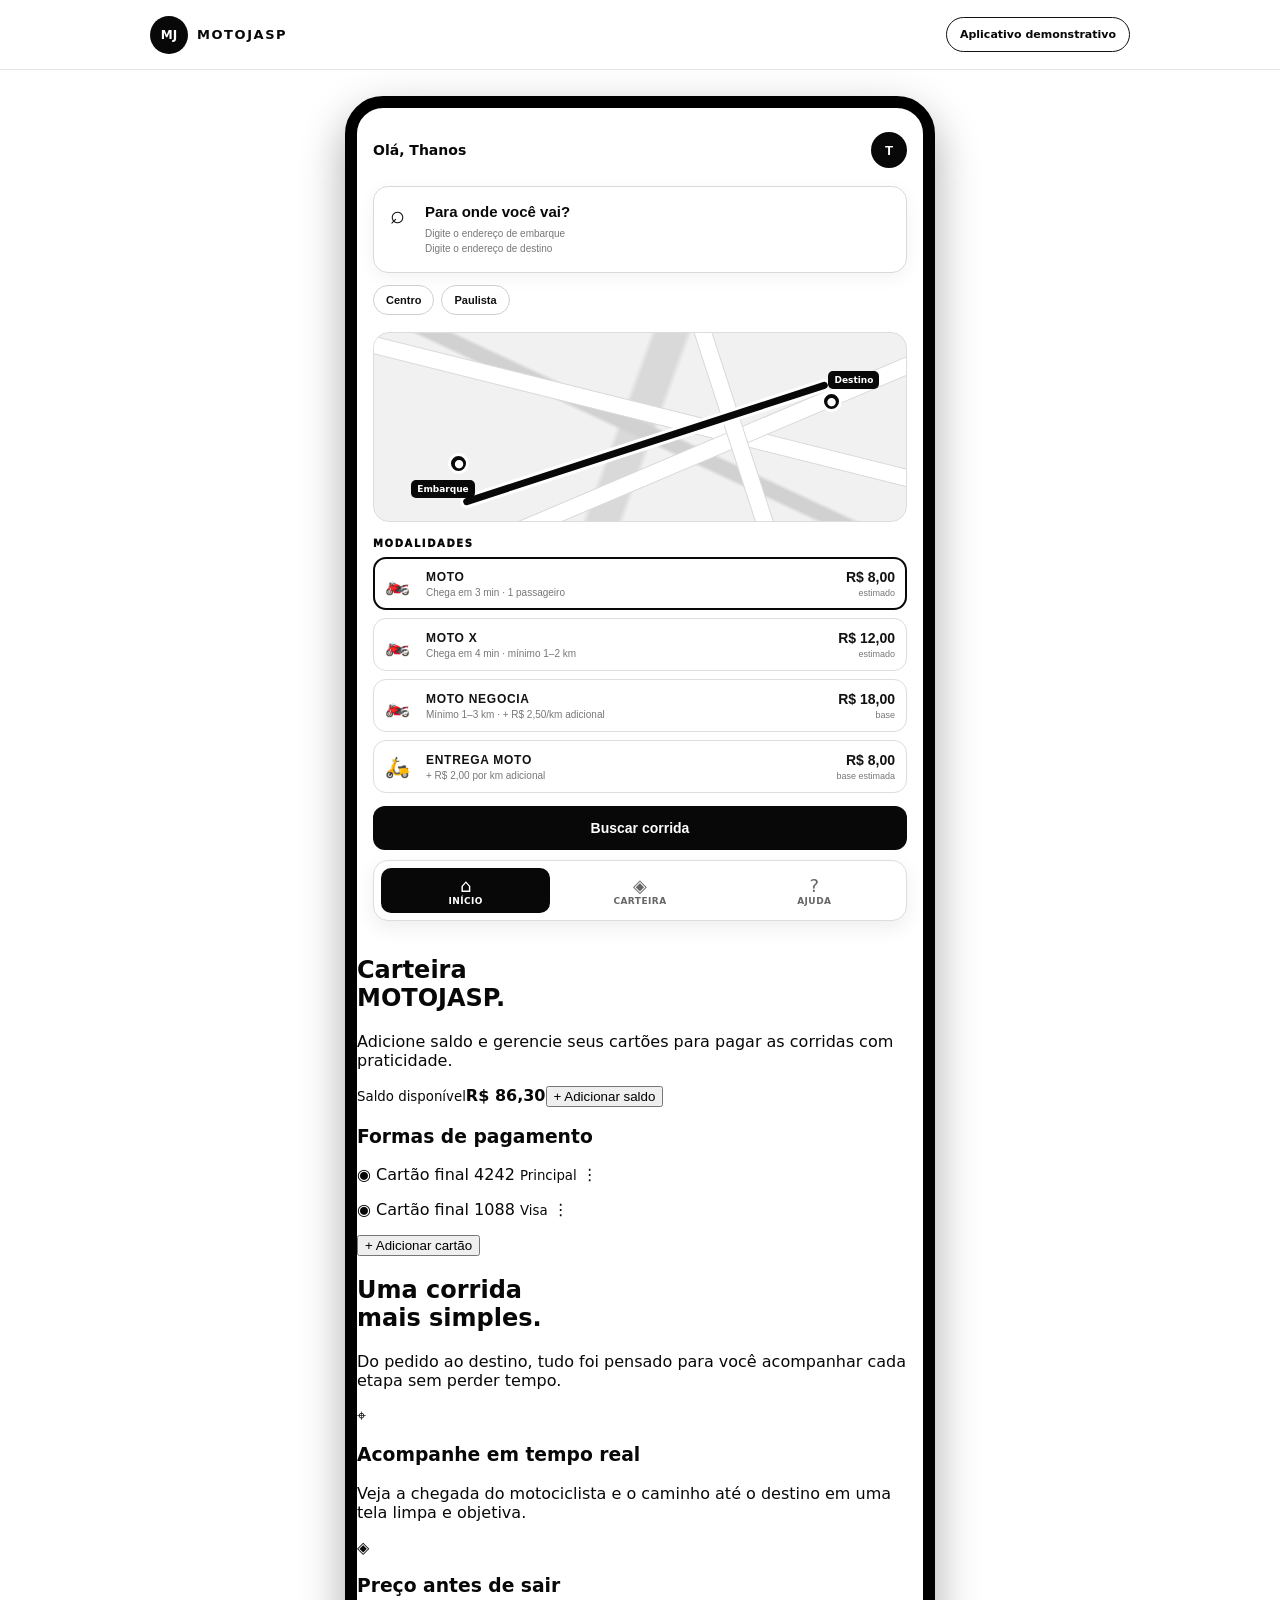
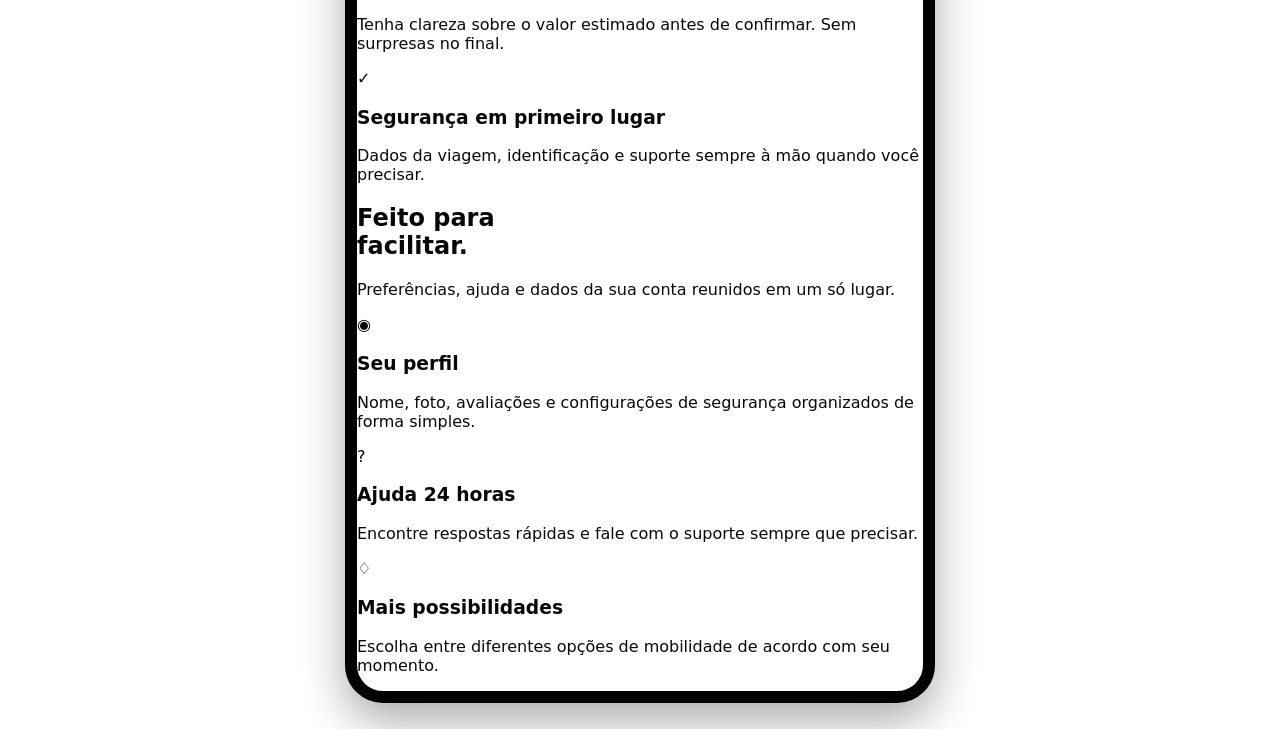
==== index.html @ df775ffc "Mapa de trajeto abaixo dos enderecos" ====
<!doctype html>
<html lang="pt-BR">
<head>
<meta charset="utf-8"><meta name="viewport" content="width=device-width,initial-scale=1,viewport-fit=cover"><meta name="theme-color" content="#fff"><link rel="manifest" href="manifest.webmanifest"><link rel="icon" href="icon-192.png"><link rel="stylesheet" href="styles.css"><title>MOTOJASP — mobilidade urbana</title>
</head>
<body>
<header class="site-header"><a class="brand" href="#inicio"><b>MJ</b><strong>MOTOJASP</strong></a><a class="demo-link" href="#buscar">Aplicativo demonstrativo</a></header>
<main id="inicio" class="phone-app">
<section class="home-screen" id="buscar"><div class="hello"><span>Olá, Thanos</span><button class="avatar" id="profileBtn">T</button></div>
<button class="search-trigger" id="searchTrigger"><span>⌕</span><strong>Para onde você vai?</strong><small>Digite o endereço de embarque<br>Digite o endereço de destino</small></button>
<div class="quick-destinations"><button data-destination="Centro">Centro</button><button data-destination="Paulista">Paulista</button></div><div class="demo-map" aria-label="Mapa demonstrativo com rota"><div class="map-road road-a"></div><div class="map-road road-b"></div><div class="map-road road-c"></div><div class="map-route"></div><span class="map-pin pin-origin">●</span><span class="map-pin pin-destination">●</span><span class="map-label label-origin">Embarque</span><span class="map-label label-destination">Destino</span></div>
<div id="searchBox" class="search-box hidden"><label>EMBARQUE:<input id="origin" placeholder="Digite o endereço de embarque"></label><label>DESTINO:<input id="destination" placeholder="Digite o endereço de destino"></label><button id="useGps" class="outline">Usar minha localização</button></div>
<div id="rideChooser"><div class="section-label">MODALIDADES</div><div class="ride-options">
<button class="ride-option active" data-type="moto"><span class="ride-icon">🏍️</span><span><b>MOTO</b><small>Chega em 3 min · 1 passageiro</small></span><strong>R$ 8,00<small>estimado</small></strong></button>
<button class="ride-option" data-type="motoX"><span class="ride-icon">🏍️</span><span><b>MOTO X</b><small>Chega em 4 min · mínimo 1–2 km</small></span><strong>R$ 12,00<small>estimado</small></strong></button>
<button class="ride-option" data-type="negotiate"><span class="ride-icon">🏍️</span><span><b>MOTO NEGOCIA</b><small>Mínimo 1–3 km · + R$ 2,50/km adicional</small></span><strong>R$ 18,00<small>base</small></strong></button>
<button class="ride-option" data-type="delivery"><span class="ride-icon">🛵</span><span><b>ENTREGA MOTO</b><small>+ R$ 2,00 por km adicional</small></span><strong>R$ 8,00<small>base estimada</small></strong></button></div><button id="requestRide" class="request-btn">Buscar corrida</button></div>
<div id="activeRide" class="hidden"></div><nav class="bottom-nav"><a class="active" href="#inicio">⌂<small>INÍCIO</small></a><a href="#carteira">◈<small>CARTEIRA</small></a><a href="#perfil">?<small>AJUDA</small></a></nav></section>
<section id="carteira" class="site-section wallet-section"><div><h2>Carteira<br>MOTOJASP.</h2><p>Adicione saldo e gerencie seus cartões para pagar as corridas com praticidade.</p></div><div class="wallet-grid"><div class="wallet-balance"><small>Saldo disponível</small><strong>R$ 86,30</strong><button>+ Adicionar saldo</button></div><div class="wallet-cards"><h3>Formas de pagamento</h3><p>◉ Cartão final 4242 <small>Principal</small> ⋮</p><p>◉ Cartão final 1088 <small>Visa</small> ⋮</p><button>+ Adicionar cartão</button></div></div></section><section class="site-section info-section"><div><h2>Uma corrida<br>mais simples.</h2><p>Do pedido ao destino, tudo foi pensado para você acompanhar cada etapa sem perder tempo.</p></div><div class="info-grid"><article>⌖<h3>Acompanhe em tempo real</h3><p>Veja a chegada do motociclista e o caminho até o destino em uma tela limpa e objetiva.</p></article><article>◈<h3>Preço antes de sair</h3><p>Tenha clareza sobre o valor estimado antes de confirmar. Sem surpresas no final.</p></article><article>✓<h3>Segurança em primeiro lugar</h3><p>Dados da viagem, identificação e suporte sempre à mão quando você precisar.</p></article></div></section><section id="perfil" class="site-section info-section"><div><h2>Feito para<br>facilitar.</h2><p>Preferências, ajuda e dados da sua conta reunidos em um só lugar.</p></div><div class="info-grid"><article>◉<h3>Seu perfil</h3><p>Nome, foto, avaliações e configurações de segurança organizados de forma simples.</p></article><article>?<h3>Ajuda 24 horas</h3><p>Encontre respostas rápidas e fale com o suporte sempre que precisar.</p></article><article>♢<h3>Mais possibilidades</h3><p>Escolha entre diferentes opções de mobilidade de acordo com seu momento.</p></article></div></section></main><div id="toast" class="toast"></div><script src="app.js"></script></body></html>
---- styles.css ----
*{box-sizing:border-box}html{scroll-behavior:smooth}body{margin:0;background:#fff;color:#080808;font-family:Inter,ui-sans-serif,system-ui,-apple-system,"Segoe UI",sans-serif}.site-header{height:70px;border-bottom:1px solid #e5e5e5;display:flex;align-items:center;justify-content:space-between;padding:0 max(18px,calc((100% - 980px)/2));position:sticky;top:0;background:#fff;z-index:10}.brand{display:flex;align-items:center;gap:9px;color:#080808;text-decoration:none;letter-spacing:.12em;font-size:13px}.brand b{display:grid;place-items:center;width:38px;height:38px;border-radius:50%;background:#080808;color:#fff;font-size:12px;letter-spacing:0}.demo-link{color:#080808;text-decoration:none;font-size:11px;font-weight:850;border:1px solid #111;border-radius:999px;padding:10px 13px}.phone-app{max-width:590px;margin:0 auto}.home-screen{min-height:720px;padding:24px 16px 86px;position:relative}.hello{display:flex;align-items:center;justify-content:space-between;margin:0 0 18px;font-size:14px;font-weight:850}.avatar{width:36px;height:36px;border:0;border-radius:50%;background:#080808;color:#fff;font-weight:900}.search-trigger{width:100%;display:grid;grid-template-columns:28px 1fr;text-align:left;gap:0 7px;padding:16px;border:1px solid #d9d9d9;border-radius:15px;background:#fff;color:#080808;box-shadow:0 5px 18px #0000000d;cursor:pointer}.search-trigger span{grid-row:span 2;font-size:25px;line-height:22px}.search-trigger strong{font-size:15px}.search-trigger small{font-size:10px;color:#777;line-height:1.5;margin-top:6px}.quick-destinations{display:flex;gap:7px;margin:12px 0 17px}.quick-destinations button,.outline,.add-card{border:1px solid #cfcfcf;background:#fff;color:#111;border-radius:999px;padding:8px 12px;font-size:11px;font-weight:750;cursor:pointer}.search-box{border:1px solid #ddd;border-radius:15px;padding:12px;margin-bottom:15px;background:#fafafa}.search-box label{display:block;font-size:11px;font-weight:900;letter-spacing:.06em;margin:7px 0}.search-box input{display:block;width:100%;margin-top:5px;border:1px solid #bbb;background:#fff;border-radius:9px;padding:12px;color:#111;font-size:13px}.hidden{display:none!important}.section-label{font-size:10px;letter-spacing:.16em;font-weight:950;margin:14px 0 8px}.ride-options{display:grid;gap:8px}.ride-option{width:100%;display:grid;grid-template-columns:32px 1fr auto;align-items:center;gap:9px;text-align:left;padding:11px;border:1px solid #ddd;border-radius:13px;background:#fff;color:#111;cursor:pointer}.ride-option.active{border:2px solid #080808;padding:10px}.ride-icon{font-size:20px}.ride-option b,.ride-option small{display:block}.ride-option b{font-size:12px;letter-spacing:.06em}.ride-option small{font-size:10px;color:#777;margin-top:3px}.ride-option>strong{text-align:right;font-size:14px}.ride-option>strong small{font-weight:500;font-size:9px}.request-btn{width:100%;margin-top:13px;border:0;border-radius:12px;padding:14px;background:#080808;color:#fff;font-weight:900;font-size:14px;cursor:pointer}.request-btn:active,.ride-option:active{transform:scale(.98)}.active-card{border:1px solid #ddd;border-radius:15px;padding:14px;margin-top:15px}.active-card header{display:flex;justify-content:space-between;font-size:12px;font-weight:900}.cancel{border:0;background:#080808;color:#fff;border-radius:9px;padding:8px 10px;font-size:10px;font-weight:900}.route-map{height:155px;margin:12px 0;border-radius:12px;background:linear-gradient(145deg,#f3f3f3,#d9d9d9);position:relative;overflow:hidden}.route-map:after{content:"";position:absolute;left:19%;top:67%;width:68%;height:7px;background:#111;transform:rotate(-24deg);border-radius:99px;box-shadow:0 0 0 3px #fff}.driver-card{display:flex;align-items:center;gap:9px;border-top:1px solid #eee;padding-top:11px;font-size:12px}.driver-card .driver-avatar{font-size:23px}.section{padding:54px 16px;border-top:1px solid #eee}.section h2{font-size:32px;line-height:1.02;letter-spacing:-.05em;margin:0 0 10px}.section h2 span{display:block}.section>p{color:#666;font-size:13px;line-height:1.55}.balance{border:1px solid #ddd;border-radius:14px;padding:16px;margin:18px 0}.balance small{display:block;color:#777;font-size:11px}.balance strong{display:block;font-size:29px;margin:5px 0 10px}.balance button,.add-card{border:0;background:#080808;color:#fff;border-radius:8px;padding:10px 12px;font-size:11px;font-weight:850}.section h3{font-size:14px}.payment-row{display:flex;align-items:center;gap:8px;border-top:1px solid #eee;padding:14px 0;font-size:13px}.payment-row small{color:#777;margin-left:auto}.payment-row b{font-size:18px}.feature-grid{display:grid;grid-template-columns:repeat(3,1fr);gap:9px;margin-top:22px}.feature-grid article{border:1px solid #e2e2e2;border-radius:13px;padding:13px;font-size:23px}.feature-grid h3{font-size:13px;line-height:1.1;margin:14px 0 5px}.feature-grid p{font-size:11px;color:#666;line-height:1.4;margin:0}.bottom-nav{position:absolute;bottom:15px;left:16px;right:16px;display:grid;grid-template-columns:repeat(3,1fr);gap:5px;padding:7px;border:1px solid #ddd;border-radius:15px;background:#fff;box-shadow:0 7px 20px #00000012}.bottom-nav a{display:grid;place-items:center;text-decoration:none;color:#666;font-size:18px;padding:7px;border-radius:10px}.bottom-nav a small{font-size:9px;font-weight:900;letter-spacing:.05em}.bottom-nav a.active{background:#080808;color:#fff}.toast{position:fixed;bottom:25px;left:50%;transform:translateX(-50%);background:#080808;color:#fff;border-radius:9px;padding:11px 15px;font-size:12px;opacity:0;pointer-events:none;transition:.2s;z-index:30}.toast.show{opacity:1}@media(max-width:560px){.site-header{height:60px;padding:0 12px}.brand b{width:34px;height:34px}.demo-link{padding:8px 10px}.home-screen{padding:18px 12px 86px}.section{padding:45px 12px}.section h2{font-size:29px}.feature-grid{grid-template-columns:1fr}.feature-grid article{display:grid;grid-template-columns:30px 1fr;gap:0 8px}.feature-grid h3,.feature-grid p{grid-column:2}.feature-grid h3{margin:0 0 5px}}
/* Apenas o aplicativo demonstrativo: mapa integrado à tela inicial. */
.demo-map{height:190px;margin:0 0 16px;border:1px solid #ddd;border-radius:16px;background:#f1f1f1;position:relative;overflow:hidden;background-image:linear-gradient(25deg,transparent 47%,#d1d1d1 48%,#d1d1d1 51%,transparent 52%),linear-gradient(110deg,transparent 46%,#d9d9d9 47%,#d9d9d9 52%,transparent 53%)}.map-road{position:absolute;background:#fff;border:1px solid #d8d8d8;height:18px;transform-origin:center;border-radius:5px}.road-a{width:125%;left:-12%;top:37%;transform:rotate(14deg)}.road-b{width:120%;left:-5%;top:67%;transform:rotate(-23deg)}.road-c{width:90%;left:20%;top:22%;transform:rotate(72deg)}.map-route{position:absolute;width:72%;height:7px;left:15%;top:57%;background:#080808;border-radius:99px;transform:rotate(-18deg);box-shadow:0 0 0 3px #fff}.map-pin{position:absolute;display:grid;place-items:center;width:21px;height:21px;border:3px solid #fff;border-radius:50%;background:#080808;color:#fff;font-size:11px;z-index:2}.pin-origin{left:14%;top:64%}.pin-destination{right:12%;top:31%}.map-label{position:absolute;background:#080808;color:#fff;border-radius:5px;padding:4px 6px;font-size:9px;font-weight:800;z-index:3}.label-origin{left:7%;top:78%}.label-destination{right:5%;top:20%}
.phone-app>.section{display:none!important}
/* Moldura preta simulando um celular ao redor do aplicativo demonstrativo. */
.phone-app{border:12px solid #000!important;border-radius:38px!important;overflow:hidden!important;background:#fff!important;box-shadow:0 18px 45px #0005!important;margin:26px auto!important}
.phone-app:before{content:"";display:block;position:absolute;left:50%;top:8px;transform:translateX(-50%);width:92px;height:5px;border-radius:99px;background:#000;z-index:3}
@media(max-width:560px){.phone-app{border-width:8px!important;border-radius:28px!important;margin:12px 8px!important}.phone-app:before{top:5px;width:70px;height:4px}}
.active-card{position:relative}.cancel-top{width:100%;text-align:left;border:0;border-bottom:1px solid #eee;background:#fff;color:#080808;padding:0 0 12px;font-size:11px;font-weight:900;cursor:pointer}.current-ride{display:flex;align-items:center;gap:9px;padding:13px 0 7px}.current-ride b,.current-ride small,.offer-copy b,.offer-copy small{display:block}.current-ride b{font-size:11px}.current-ride small,.offer-copy small{font-size:10px;color:#777;margin-top:4px}.offer-copy{padding:10px 0;border-top:1px solid #eee}.offer-copy b{font-size:12px}.offer-row{display:grid;grid-template-columns:25px 1fr auto;align-items:center;gap:7px;padding:11px 0;border-top:1px solid #eee}.offer-row>b{font-size:11px}.offer-row>button{border:0;background:#080808;color:#fff;border-radius:6px;padding:7px 8px;font-size:9px;font-weight:900}.offer-price{grid-column:2/-1;display:flex;align-items:center;justify-content:space-between;border-top:1px solid #eee;padding-top:8px}.offer-price button{border:1px solid #ccc;background:#fff;border-radius:6px;padding:5px 8px;font-size:11px}.offer-price strong{font-size:17px}.vehicle{margin-left:auto;text-align:right;font-size:10px;font-weight:800}.vehicle small{color:#777;font-weight:500}.driver-card{align-items:center}.driver-card>span:nth-child(2){flex:1}
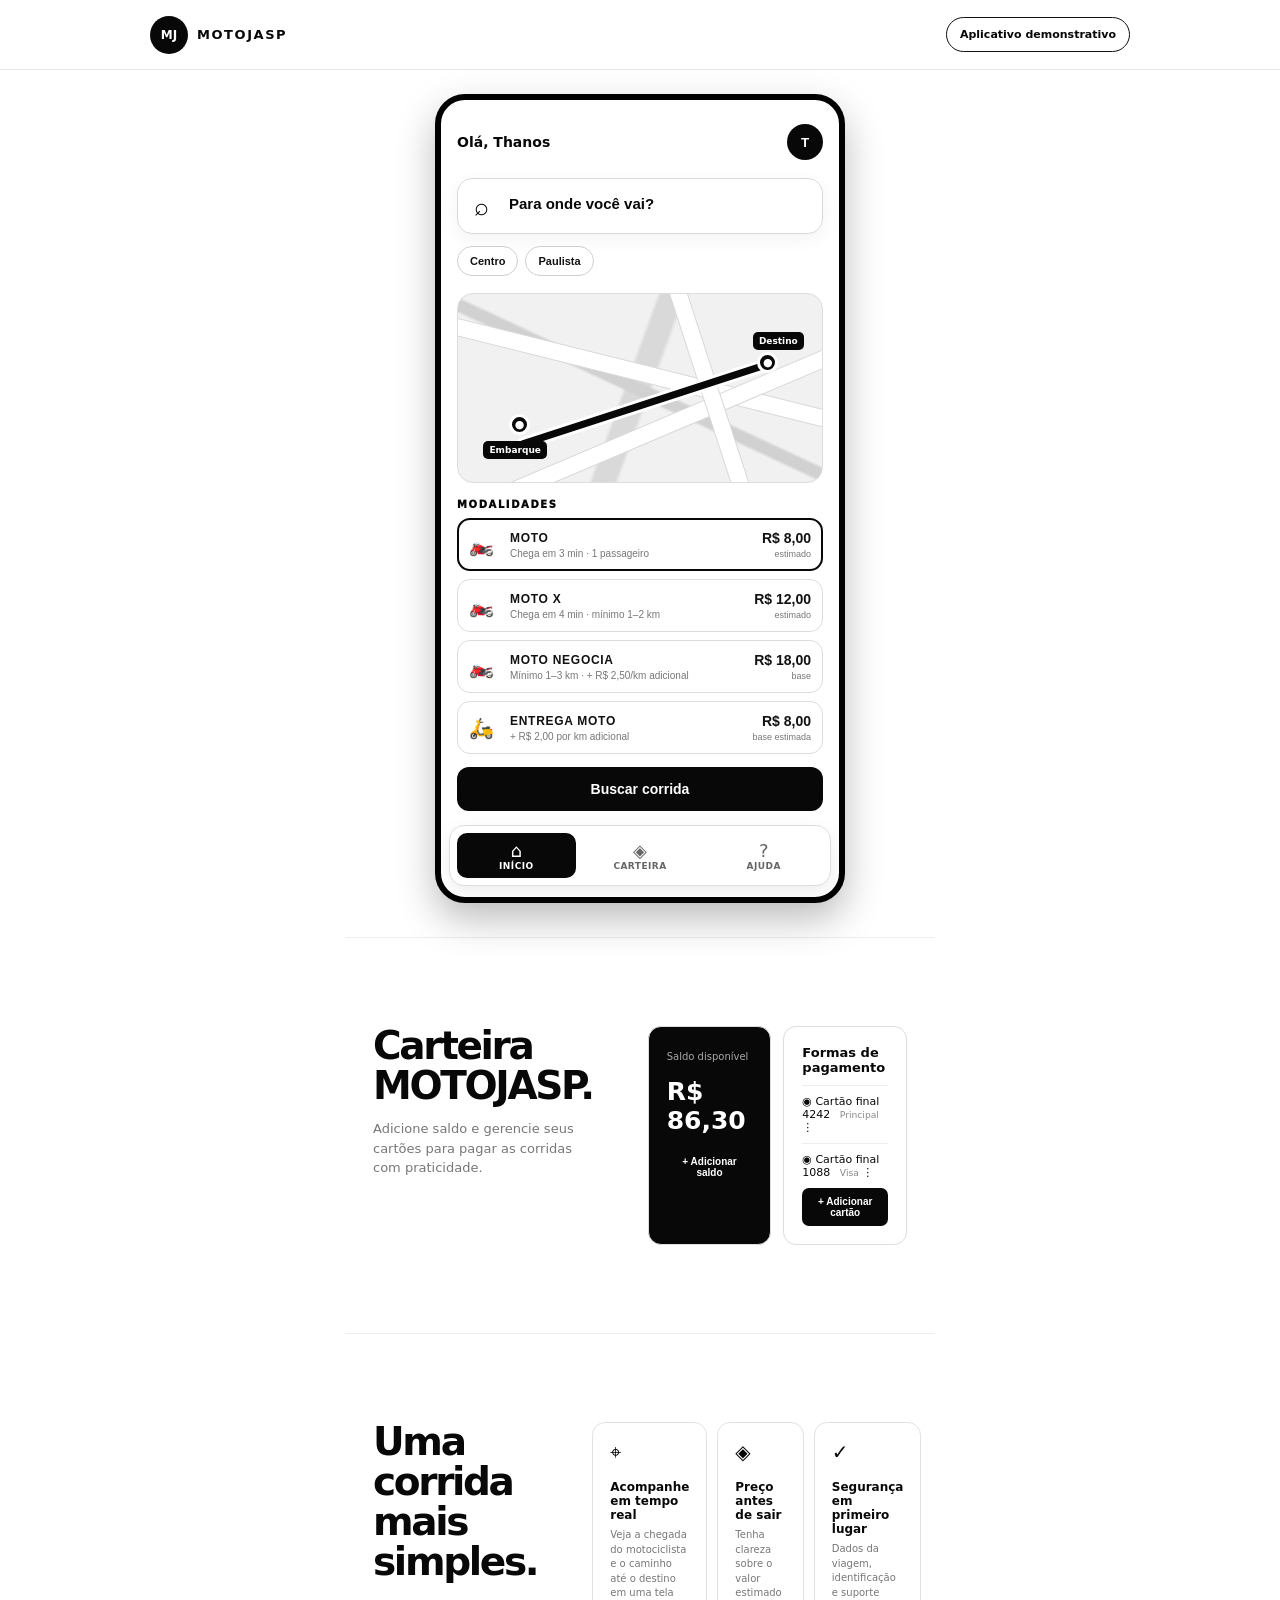
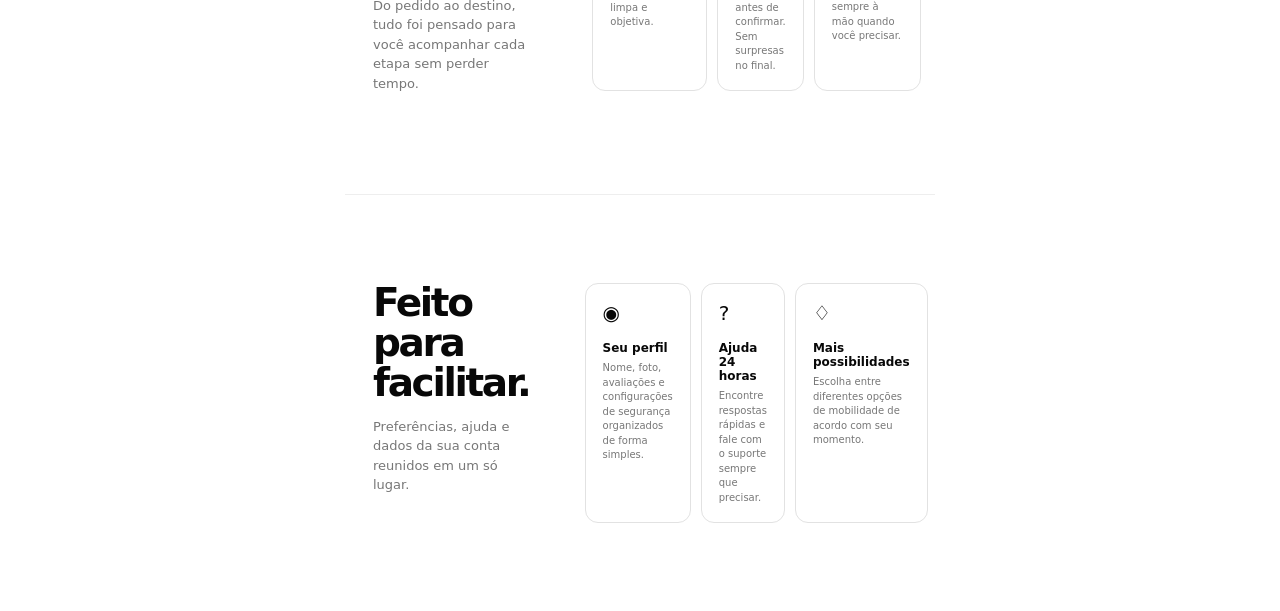
==== commit 63a3e2eb: "Mapa de trajeto abaixo dos enderecos" ====
--- a/index.html
+++ b/index.html
@@ -7,7 +7,7 @@
 <header class="site-header"><a class="brand" href="#inicio"><b>MJ</b><strong>MOTOJASP</strong></a><a class="demo-link" href="#buscar">Aplicativo demonstrativo</a></header>
 <main id="inicio" class="phone-app">
 <section class="home-screen" id="buscar"><div class="hello"><span>Olá, Thanos</span><button class="avatar" id="profileBtn">T</button></div>
-<button class="search-trigger" id="searchTrigger"><span>⌕</span><strong>Para onde você vai?</strong><small>Digite o endereço de embarque<br>Digite o endereço de destino</small></button>
+<button class="search-trigger" id="searchTrigger"><span>⌕</span><strong>Para onde você vai?</strong></button>
 <div class="quick-destinations"><button data-destination="Centro">Centro</button><button data-destination="Paulista">Paulista</button></div><div class="demo-map" aria-label="Mapa demonstrativo com rota"><div class="map-road road-a"></div><div class="map-road road-b"></div><div class="map-road road-c"></div><div class="map-route"></div><span class="map-pin pin-origin">●</span><span class="map-pin pin-destination">●</span><span class="map-label label-origin">Embarque</span><span class="map-label label-destination">Destino</span></div>
 <div id="searchBox" class="search-box hidden"><label>EMBARQUE:<input id="origin" placeholder="Digite o endereço de embarque"></label><label>DESTINO:<input id="destination" placeholder="Digite o endereço de destino"></label><button id="useGps" class="outline">Usar minha localização</button></div>
 <div id="rideChooser"><div class="section-label">MODALIDADES</div><div class="ride-options">
--- a/styles.css
+++ b/styles.css
@@ -7,3 +7,21 @@
 .phone-app:before{content:"";display:block;position:absolute;left:50%;top:8px;transform:translateX(-50%);width:92px;height:5px;border-radius:99px;background:#000;z-index:3}
 @media(max-width:560px){.phone-app{border-width:8px!important;border-radius:28px!important;margin:12px 8px!important}.phone-app:before{top:5px;width:70px;height:4px}}
 .active-card{position:relative}.cancel-top{width:100%;text-align:left;border:0;border-bottom:1px solid #eee;background:#fff;color:#080808;padding:0 0 12px;font-size:11px;font-weight:900;cursor:pointer}.current-ride{display:flex;align-items:center;gap:9px;padding:13px 0 7px}.current-ride b,.current-ride small,.offer-copy b,.offer-copy small{display:block}.current-ride b{font-size:11px}.current-ride small,.offer-copy small{font-size:10px;color:#777;margin-top:4px}.offer-copy{padding:10px 0;border-top:1px solid #eee}.offer-copy b{font-size:12px}.offer-row{display:grid;grid-template-columns:25px 1fr auto;align-items:center;gap:7px;padding:11px 0;border-top:1px solid #eee}.offer-row>b{font-size:11px}.offer-row>button{border:0;background:#080808;color:#fff;border-radius:6px;padding:7px 8px;font-size:9px;font-weight:900}.offer-price{grid-column:2/-1;display:flex;align-items:center;justify-content:space-between;border-top:1px solid #eee;padding-top:8px}.offer-price button{border:1px solid #ccc;background:#fff;border-radius:6px;padding:5px 8px;font-size:11px}.offer-price strong{font-size:17px}.vehicle{margin-left:auto;text-align:right;font-size:10px;font-weight:800}.vehicle small{color:#777;font-weight:500}.driver-card{align-items:center}.driver-card>span:nth-child(2){flex:1}
+/* Seções externas iguais ao modelo de apresentação do demonstrativo. */
+.site-section{max-width:980px;margin:0 auto;padding:88px 28px;border-top:1px solid #eee;display:grid;grid-template-columns:.9fr 1.6fr;gap:55px;align-items:start}.site-section h2{font-size:39px;line-height:1.03;letter-spacing:-.06em;margin:0}.site-section>div>p{font-size:13px;color:#777;line-height:1.5;max-width:270px}.wallet-grid{display:grid;grid-template-columns:1fr 1fr;gap:12px}.wallet-balance,.wallet-cards{border:1px solid #ddd;border-radius:13px;padding:18px;min-height:130px}.wallet-balance{background:#080808;color:#fff}.wallet-balance small{color:#aaa;font-size:10px}.wallet-balance strong{display:block;font-size:25px;margin:13px 0}.wallet-balance button,.wallet-cards>button{background:#080808;color:#fff;border:0;border-radius:7px;padding:8px 10px;font-size:10px;font-weight:800}.wallet-cards h3{font-size:13px;margin:0 0 10px}.wallet-cards p{font-size:11px;border-top:1px solid #eee;padding:9px 0;margin:0}.wallet-cards p small{color:#888;margin-left:6px}.info-grid{display:grid;grid-template-columns:repeat(3,1fr);gap:10px}.info-grid article{border:1px solid #e2e2e2;border-radius:13px;padding:17px;min-height:130px;font-size:20px}.info-grid h3{font-size:12px;margin:16px 0 6px}.info-grid p{font-size:10px;color:#777;line-height:1.45;margin:0}.site-section#carteira,.site-section#perfil{display:grid}.phone-app{margin-bottom:0!important}
+@media(max-width:700px){.site-section{display:block;padding:58px 16px}.site-section h2{font-size:32px;margin-bottom:16px}.wallet-grid,.info-grid{grid-template-columns:1fr;margin-top:20px}.info-grid{display:grid}.info-grid article{min-height:110px}}
+/* Moldura mais fina e encerramento do celular logo abaixo da navegação. */
+.phone-app{border:0!important;border-radius:0!important;box-shadow:none!important;overflow:visible!important;margin:0 auto!important;background:transparent!important}
+.phone-app>.home-screen{border:6px solid #000!important;border-radius:30px!important;box-shadow:0 16px 38px #0004!important;overflow:hidden!important;margin:24px auto 34px!important;max-width:590px!important;background:#fff!important}
+.phone-app:before{display:none!important}
+@media(max-width:560px){.phone-app>.home-screen{border-width:5px!important;border-radius:24px!important;margin:12px 8px 26px!important}}
+/* Medidas do simulador e navegação fixa, sem deslocar o conteúdo. */
+.phone-app>.home-screen{max-width:410px!important;min-height:760px!important}
+.phone-app>.home-screen .bottom-nav{position:fixed!important;left:50%!important;right:auto!important;bottom:14px!important;transform:translateX(-50%)!important;width:min(382px,calc(100vw - 24px))!important;margin:0!important;z-index:50!important}
+@media(max-width:560px){.phone-app>.home-screen{max-width:none!important;min-height:690px!important;margin-left:8px!important;margin-right:8px!important}.phone-app>.home-screen .bottom-nav{bottom:10px!important;width:calc(100vw - 28px)!important}}
+/* Busca de corrida no mesmo cartão do demonstrativo. */
+.search-box{position:relative;margin:10px 0 15px;padding:14px 14px 12px;border:1px solid #111;border-radius:15px;background:#fff;box-shadow:0 8px 20px #00000012}.search-box:before{content:"Para onde você vai?";display:block;font-size:13px;font-weight:900;margin-bottom:10px}.search-box label{display:grid;grid-template-columns:82px 1fr;align-items:center;gap:7px;margin:8px 0;color:#080808;font-size:10px;font-weight:950;letter-spacing:.04em}.search-box input{margin:0!important;height:40px;border:1px solid #bbb;border-radius:9px;font-size:12px}.search-box .outline{margin-top:5px;border-radius:8px;padding:9px 11px}.search-trigger{transition:border-color .18s,box-shadow .18s}.search-trigger:hover,.search-trigger:focus{border-color:#080808;box-shadow:0 7px 20px #0002}.search-trigger strong{font-weight:900}.quick-destinations button{transition:background .15s,color .15s}.quick-destinations button:hover{background:#080808;color:#fff}
+/* Estado de procura exatamente no padrão do demonstrativo. */
+.offer-row{grid-template-columns:25px 1fr auto!important}.offer-row .offer-price{grid-column:1/-1!important}.current-ride{border-top:1px solid #eee;margin-top:4px}.ride-actions{display:grid;grid-template-columns:1fr 1fr;gap:8px;margin-top:13px}.ride-actions button{border:0;background:#080808;color:#fff;border-radius:8px;padding:11px 8px;font-size:10px;font-weight:900}.active-card .route-map{display:none!important}
+/* Motorista sempre contido no cartão, como no demonstrativo. */
+.driver-card{display:grid!important;grid-template-columns:28px minmax(0,1fr) auto!important;gap:8px!important;width:100%;box-sizing:border-box;overflow:hidden}.driver-card>span{min-width:0}.driver-card>span:nth-child(2){overflow:hidden}.driver-card b,.driver-card small{display:block;white-space:nowrap;overflow:hidden;text-overflow:ellipsis}.driver-card b{font-size:11px}.driver-card small{font-size:9px}.driver-card .vehicle{font-size:9px;line-height:1.35;text-align:right;white-space:nowrap;max-width:80px}.driver-card .vehicle small{font-size:8px}
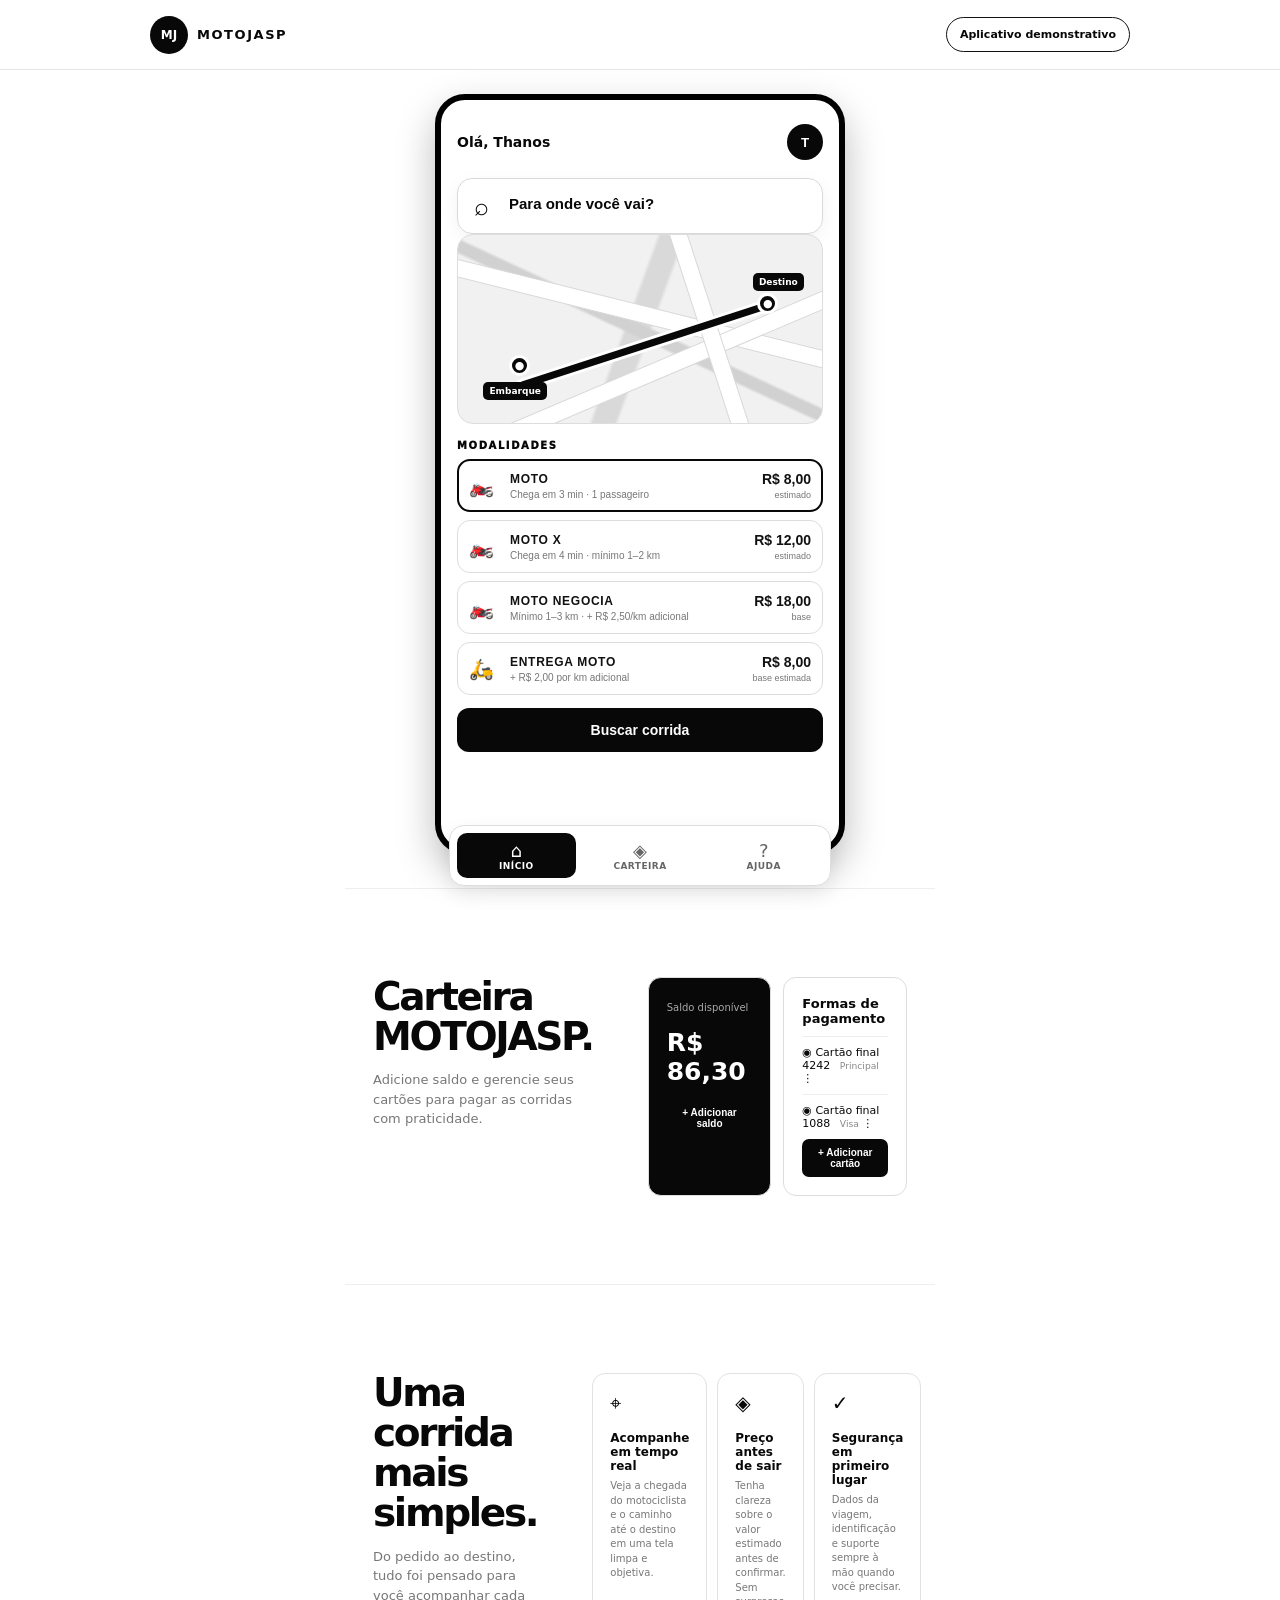
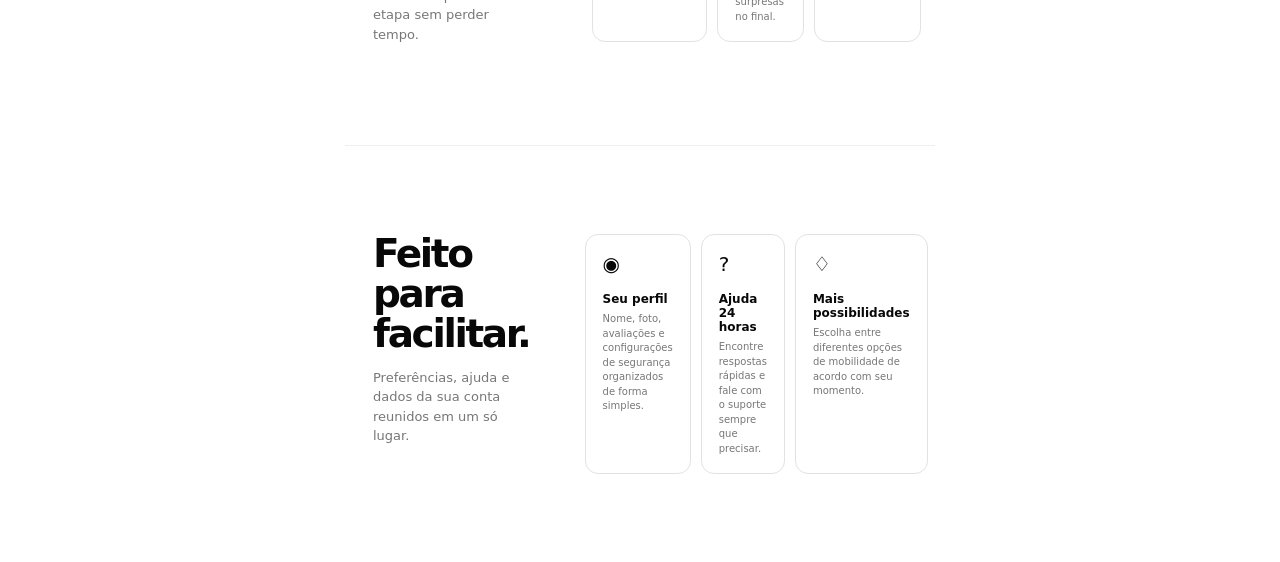
==== commit eb61650d: "Mapa de trajeto abaixo dos enderecos" ====
--- a/index.html
+++ b/index.html
@@ -8,7 +8,7 @@
 <main id="inicio" class="phone-app">
 <section class="home-screen" id="buscar"><div class="hello"><span>Olá, Thanos</span><button class="avatar" id="profileBtn">T</button></div>
 <button class="search-trigger" id="searchTrigger"><span>⌕</span><strong>Para onde você vai?</strong></button>
-<div class="quick-destinations"><button data-destination="Centro">Centro</button><button data-destination="Paulista">Paulista</button></div><div class="demo-map" aria-label="Mapa demonstrativo com rota"><div class="map-road road-a"></div><div class="map-road road-b"></div><div class="map-road road-c"></div><div class="map-route"></div><span class="map-pin pin-origin">●</span><span class="map-pin pin-destination">●</span><span class="map-label label-origin">Embarque</span><span class="map-label label-destination">Destino</span></div>
+<div class="demo-map" aria-label="Mapa demonstrativo com rota"><div class="map-road road-a"></div><div class="map-road road-b"></div><div class="map-road road-c"></div><div class="map-route"></div><span class="map-pin pin-origin">●</span><span class="map-pin pin-destination">●</span><span class="map-label label-origin">Embarque</span><span class="map-label label-destination">Destino</span></div>
 <div id="searchBox" class="search-box hidden"><label>EMBARQUE:<input id="origin" placeholder="Digite o endereço de embarque"></label><label>DESTINO:<input id="destination" placeholder="Digite o endereço de destino"></label><button id="useGps" class="outline">Usar minha localização</button></div>
 <div id="rideChooser"><div class="section-label">MODALIDADES</div><div class="ride-options">
 <button class="ride-option active" data-type="moto"><span class="ride-icon">🏍️</span><span><b>MOTO</b><small>Chega em 3 min · 1 passageiro</small></span><strong>R$ 8,00<small>estimado</small></strong></button>
--- a/styles.css
+++ b/styles.css
@@ -25,3 +25,6 @@
 .offer-row{grid-template-columns:25px 1fr auto!important}.offer-row .offer-price{grid-column:1/-1!important}.current-ride{border-top:1px solid #eee;margin-top:4px}.ride-actions{display:grid;grid-template-columns:1fr 1fr;gap:8px;margin-top:13px}.ride-actions button{border:0;background:#080808;color:#fff;border-radius:8px;padding:11px 8px;font-size:10px;font-weight:900}.active-card .route-map{display:none!important}
 /* Motorista sempre contido no cartão, como no demonstrativo. */
 .driver-card{display:grid!important;grid-template-columns:28px minmax(0,1fr) auto!important;gap:8px!important;width:100%;box-sizing:border-box;overflow:hidden}.driver-card>span{min-width:0}.driver-card>span:nth-child(2){overflow:hidden}.driver-card b,.driver-card small{display:block;white-space:nowrap;overflow:hidden;text-overflow:ellipsis}.driver-card b{font-size:11px}.driver-card small{font-size:9px}.driver-card .vehicle{font-size:9px;line-height:1.35;text-align:right;white-space:nowrap;max-width:80px}.driver-card .vehicle small{font-size:8px}
+.search-trigger small{display:none}.search-box{margin:10px 0 12px}.search-box.hidden{display:none!important}
+.current-ride>span:nth-child(2){display:flex;align-items:baseline;gap:7px;min-width:0;white-space:nowrap}.current-ride>span:nth-child(2) b{font-size:10px;white-space:nowrap}.current-ride>span:nth-child(2) small{margin:0;font-size:10px;white-space:nowrap}.current-ride{display:flex;align-items:center;gap:8px;overflow:hidden}
+.quick-destinations.hidden{display:none!important}.search-box{margin:8px 0 12px;position:relative;z-index:2}.search-box:not(.hidden)+.demo-map{margin-top:0}
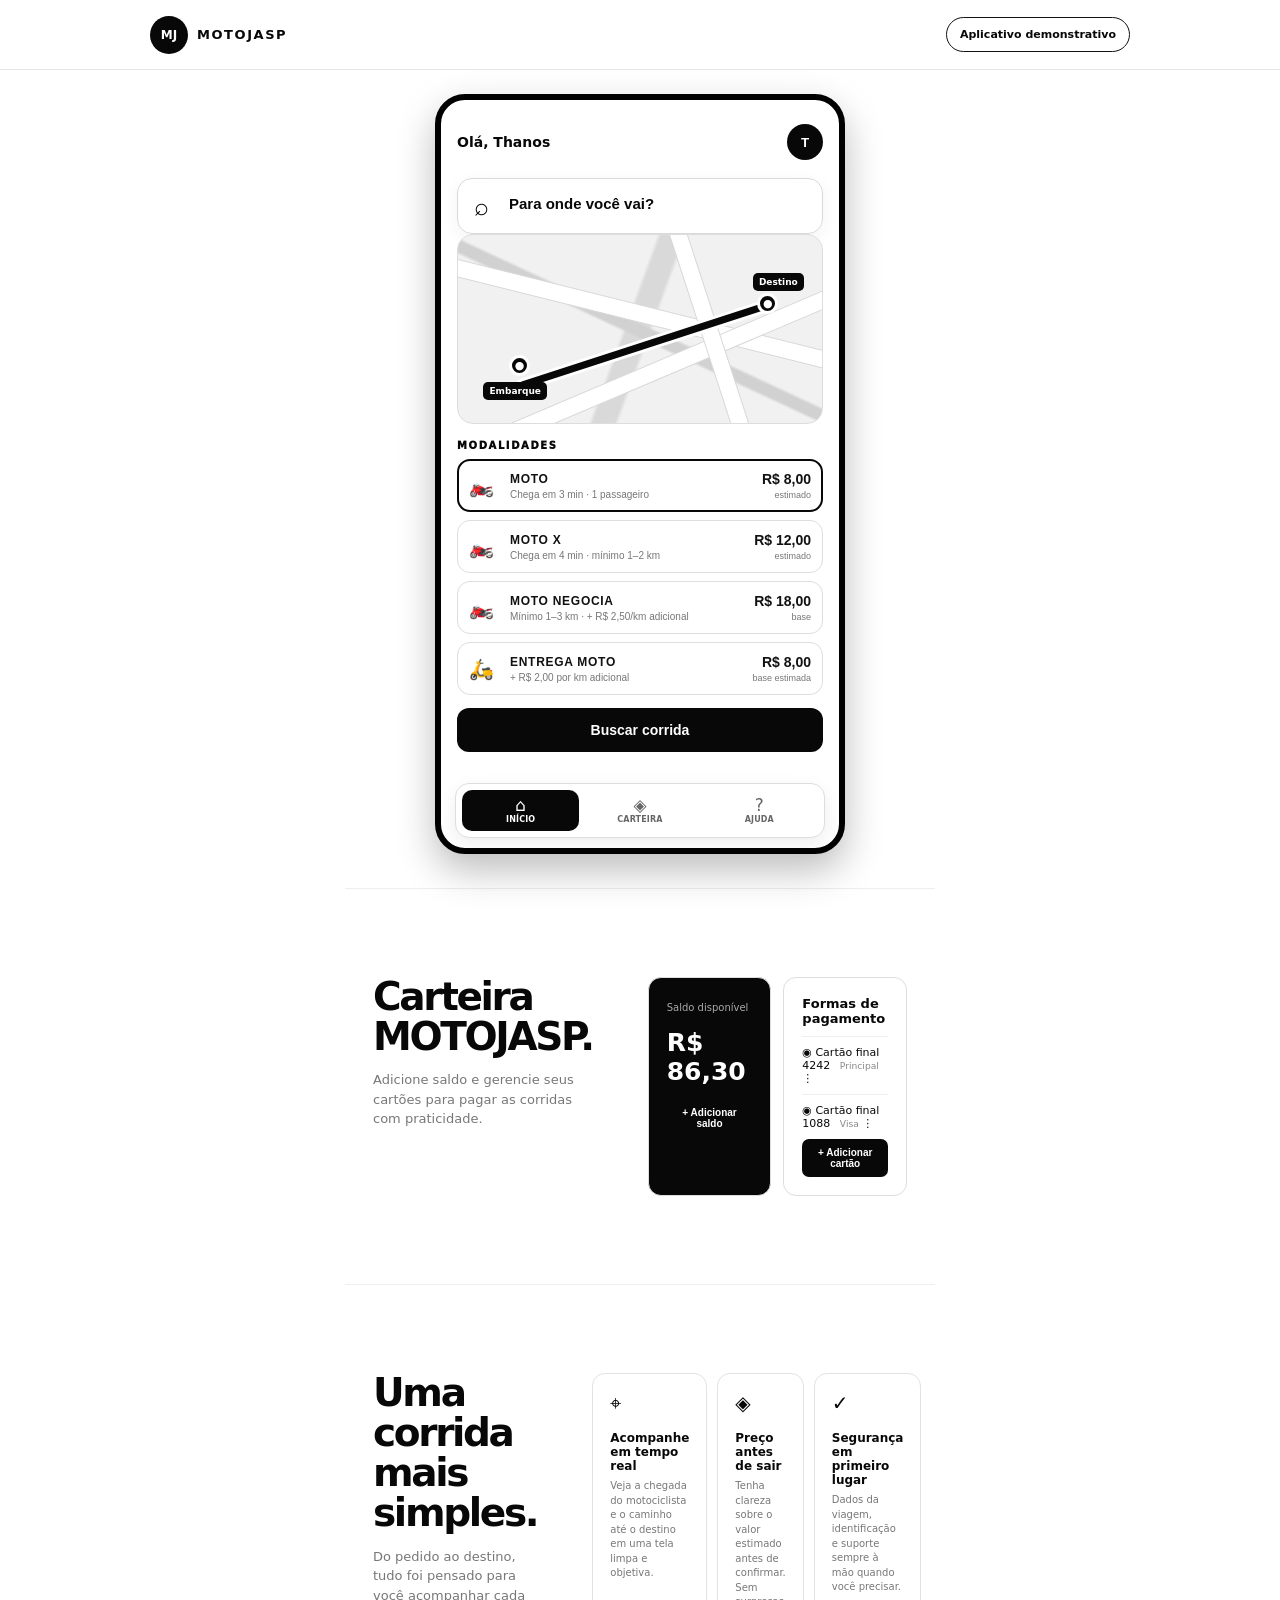
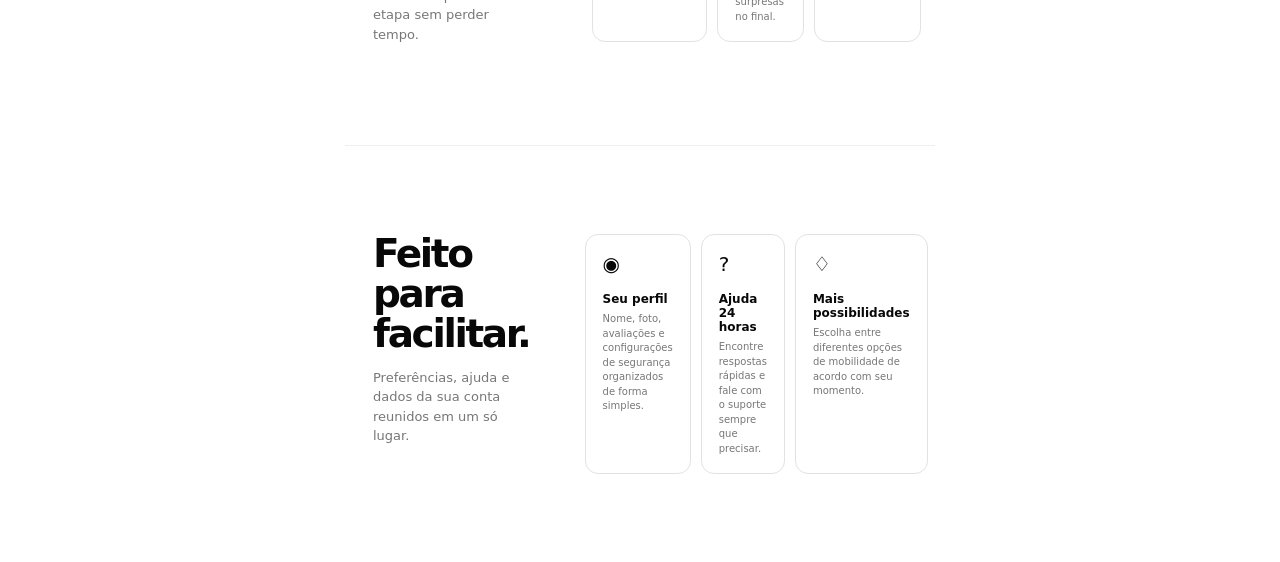
==== commit 9cb84279: "Mapa de trajeto abaixo dos enderecos" ====
--- a/index.html
+++ b/index.html
@@ -8,8 +8,8 @@
 <main id="inicio" class="phone-app">
 <section class="home-screen" id="buscar"><div class="hello"><span>Olá, Thanos</span><button class="avatar" id="profileBtn">T</button></div>
 <button class="search-trigger" id="searchTrigger"><span>⌕</span><strong>Para onde você vai?</strong></button>
-<div class="demo-map" aria-label="Mapa demonstrativo com rota"><div class="map-road road-a"></div><div class="map-road road-b"></div><div class="map-road road-c"></div><div class="map-route"></div><span class="map-pin pin-origin">●</span><span class="map-pin pin-destination">●</span><span class="map-label label-origin">Embarque</span><span class="map-label label-destination">Destino</span></div>
-<div id="searchBox" class="search-box hidden"><label>EMBARQUE:<input id="origin" placeholder="Digite o endereço de embarque"></label><label>DESTINO:<input id="destination" placeholder="Digite o endereço de destino"></label><button id="useGps" class="outline">Usar minha localização</button></div>
+<div id="searchBox" class="search-box hidden"><div class="search-title"><span>Para onde você vai?</span><button id="searchGps" aria-label="GPS">⌖</button></div><label>EMBARQUE:<input id="origin" placeholder="Digite o endereço de embarque"></label><label>DESTINO:<input id="destination" placeholder="Digite o endereço de destino"></label></div><div id="demoMap" class="demo-map" aria-label="Mapa demonstrativo interativo com rota" tabindex="0"><div class="map-road road-a"></div><div class="map-road road-b"></div><div class="map-road road-c"></div><div class="map-route"></div><span class="map-pin pin-origin">●</span><span class="map-pin pin-destination">●</span><span class="map-label label-origin">Embarque</span><span class="map-label label-destination">Destino</span></div>
+
 <div id="rideChooser"><div class="section-label">MODALIDADES</div><div class="ride-options">
 <button class="ride-option active" data-type="moto"><span class="ride-icon">🏍️</span><span><b>MOTO</b><small>Chega em 3 min · 1 passageiro</small></span><strong>R$ 8,00<small>estimado</small></strong></button>
 <button class="ride-option" data-type="motoX"><span class="ride-icon">🏍️</span><span><b>MOTO X</b><small>Chega em 4 min · mínimo 1–2 km</small></span><strong>R$ 12,00<small>estimado</small></strong></button>
--- a/styles.css
+++ b/styles.css
@@ -28,3 +28,22 @@
 .search-trigger small{display:none}.search-box{margin:10px 0 12px}.search-box.hidden{display:none!important}
 .current-ride>span:nth-child(2){display:flex;align-items:baseline;gap:7px;min-width:0;white-space:nowrap}.current-ride>span:nth-child(2) b{font-size:10px;white-space:nowrap}.current-ride>span:nth-child(2) small{margin:0;font-size:10px;white-space:nowrap}.current-ride{display:flex;align-items:center;gap:8px;overflow:hidden}
 .quick-destinations.hidden{display:none!important}.search-box{margin:8px 0 12px;position:relative;z-index:2}.search-box:not(.hidden)+.demo-map{margin-top:0}
+.active-card>.cancel-top{display:block;width:100%;margin:13px 0 8px;order:5}.active-card>.ride-actions{order:6}.active-card{display:flex;flex-direction:column}.active-card>.offer-row,.active-card>.current-ride,.active-card>.driver-card{order:1}
+#activeRide>.cancel-top{display:block;width:100%;margin:10px 0 8px;box-sizing:border-box}.active-card>.cancel-top{margin:0}.active-card{padding-bottom:14px}.ride-actions{margin-top:0}
+.search-box:before{display:none}.search-title{display:flex;align-items:center;justify-content:space-between;margin:0 0 10px;font-size:13px;font-weight:900}.search-title button{width:30px;height:30px;padding:0;border:1px solid #111;border-radius:50%;background:#fff;color:#111;font-size:18px;line-height:1;cursor:pointer}.search-title button:active{background:#111;color:#fff}
+/* Navegação permanece dentro da moldura do celular, na aba final. */
+.phone-app{position:relative;overflow:hidden}.bottom-nav{position:absolute!important;left:50%!important;right:auto!important;bottom:12px!important;transform:translateX(-50%)!important;width:calc(100% - 28px)!important;max-width:none!important;z-index:50!important}
+/* Cancelamento no topo do estado de busca, como no demonstrativo. */
+.active-card>.cancel-top{display:block;width:100%;margin:0 0 12px;order:0;border:0;border-radius:9px;background:#080808;color:#fff;padding:12px;font-size:11px;font-weight:950}.active-card>.offer-row{order:1}.active-card>.current-ride,.active-card>.driver-card{order:2}.active-card{display:flex;flex-direction:column}.active-card>.ride-actions{order:3;margin-top:12px}
+.bottom-nav{gap:2px;padding:6px;border-radius:14px}.bottom-nav a{gap:0;line-height:1.05;font-size:17px}.bottom-nav a small{margin-top:1px;font-size:8px;letter-spacing:.02em}
+/* Ações no final: SOS/compartilhar primeiro e cancelar abaixo. */
+.active-card>.cancel-top{display:none!important}#activeRide>.cancel-top{display:block;width:100%;margin:8px 0 0;box-sizing:border-box;border:0;border-radius:9px;background:#080808;color:#fff;padding:12px;font-size:11px;font-weight:950}.active-card>.ride-actions{margin-top:12px}
+/* SOS e compartilhar ficam fora do cartão do motorista. */
+#activeRide>.ride-actions{display:grid;grid-template-columns:1fr 1fr;gap:8px;margin:12px 0 0;padding:0;border:0;background:transparent}
+/* Cancelamento compacto, centralizado abaixo das ações. */
+#activeRide>.cancel-top{width:58%;margin:8px auto 0;padding:9px 10px;font-size:10px;border-radius:8px;text-align:center}.bottom-nav{bottom:10px!important}
+/* A navegação fica presa à moldura interna do celular, não à página. */
+.phone-app>.home-screen{position:relative!important;overflow:hidden!important}.phone-app>.home-screen>.bottom-nav{position:absolute!important;left:50%!important;bottom:10px!important;transform:translateX(-50%)!important;width:calc(100% - 28px)!important}
+/* Ajuste compacto para o estado de preenchimento dentro do celular. */
+.search-box{padding:10px 11px 9px;margin:7px 0 10px}.search-title{margin-bottom:7px;font-size:12px}.search-box label{grid-template-columns:74px 1fr;gap:6px;margin:5px 0;font-size:9px}.search-box input{height:31px!important;padding:6px 8px!important;border-radius:8px;font-size:11px}.search-box:not(.hidden)+.demo-map{height:168px;margin-bottom:12px}.search-box:not(.hidden)+.demo-map .map-label{font-size:9px}
+.search-box input:read-only{background:#f7f7f7;color:#333}
